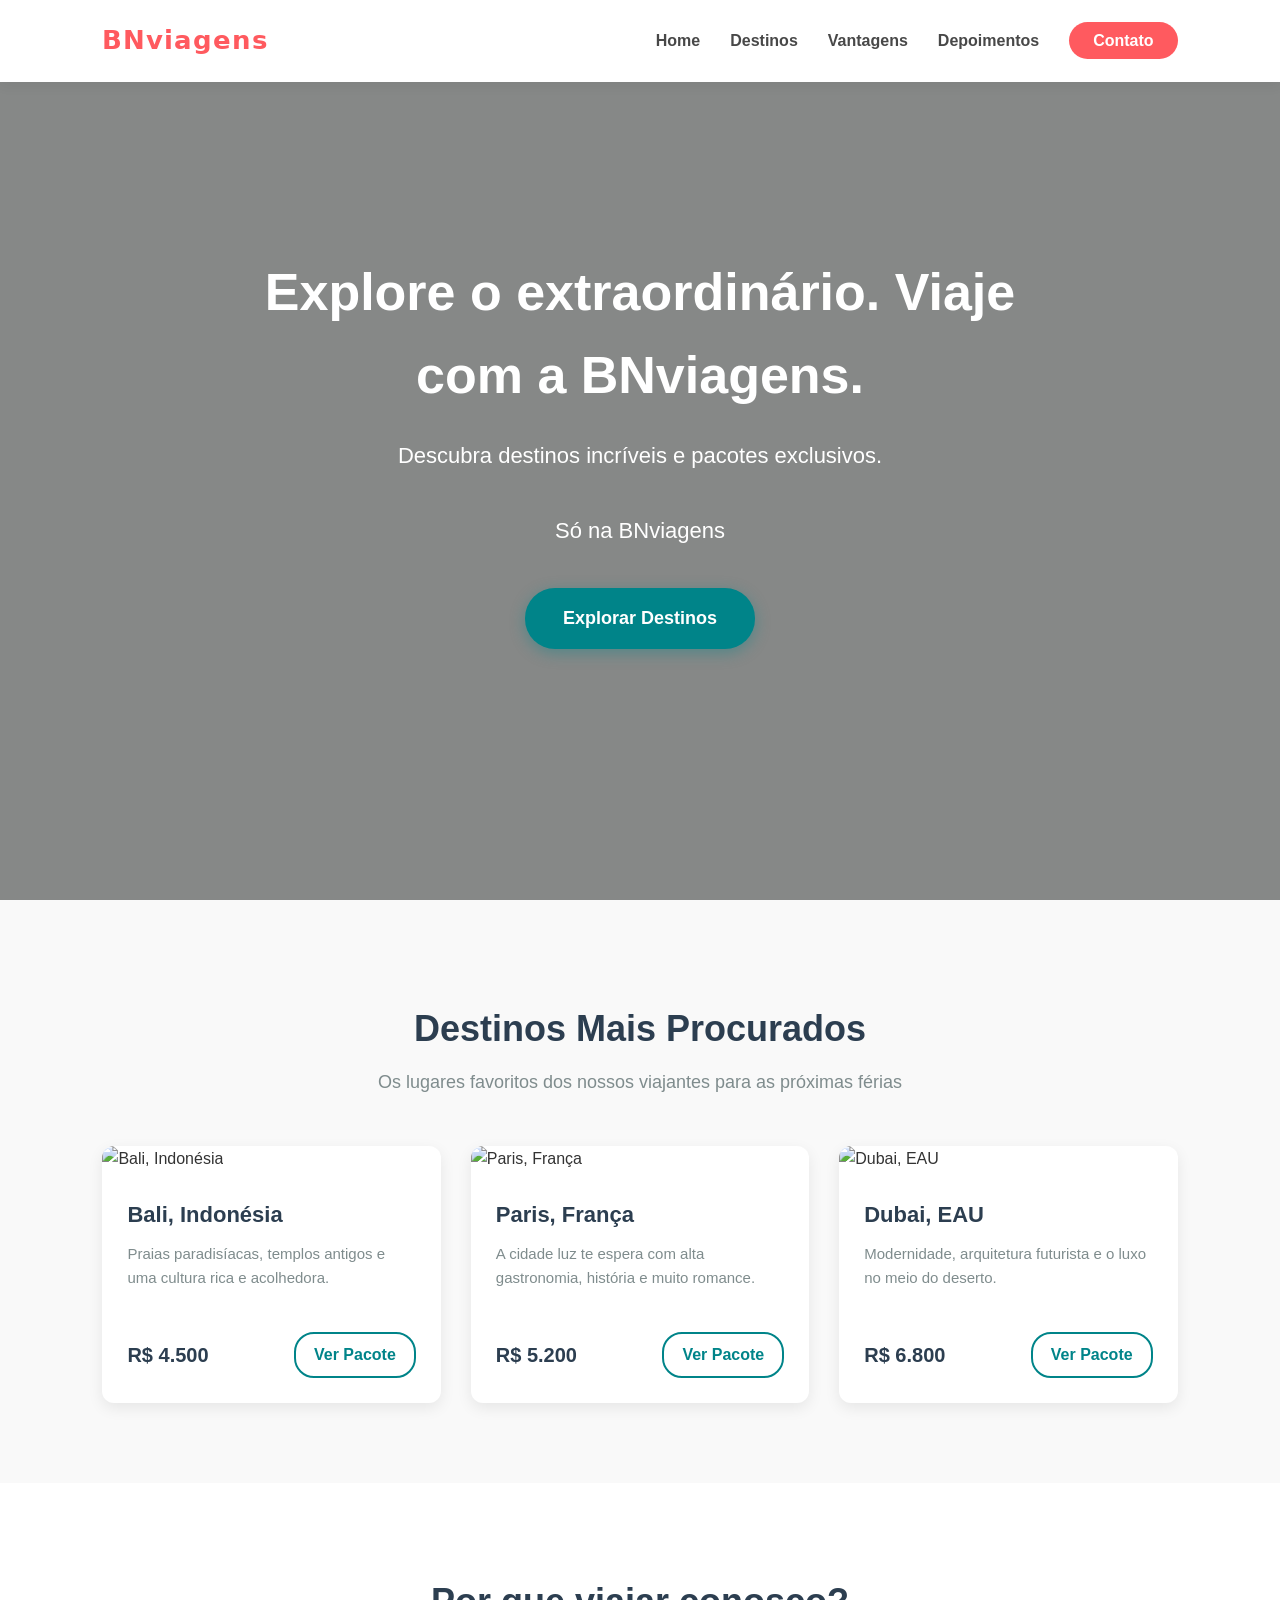
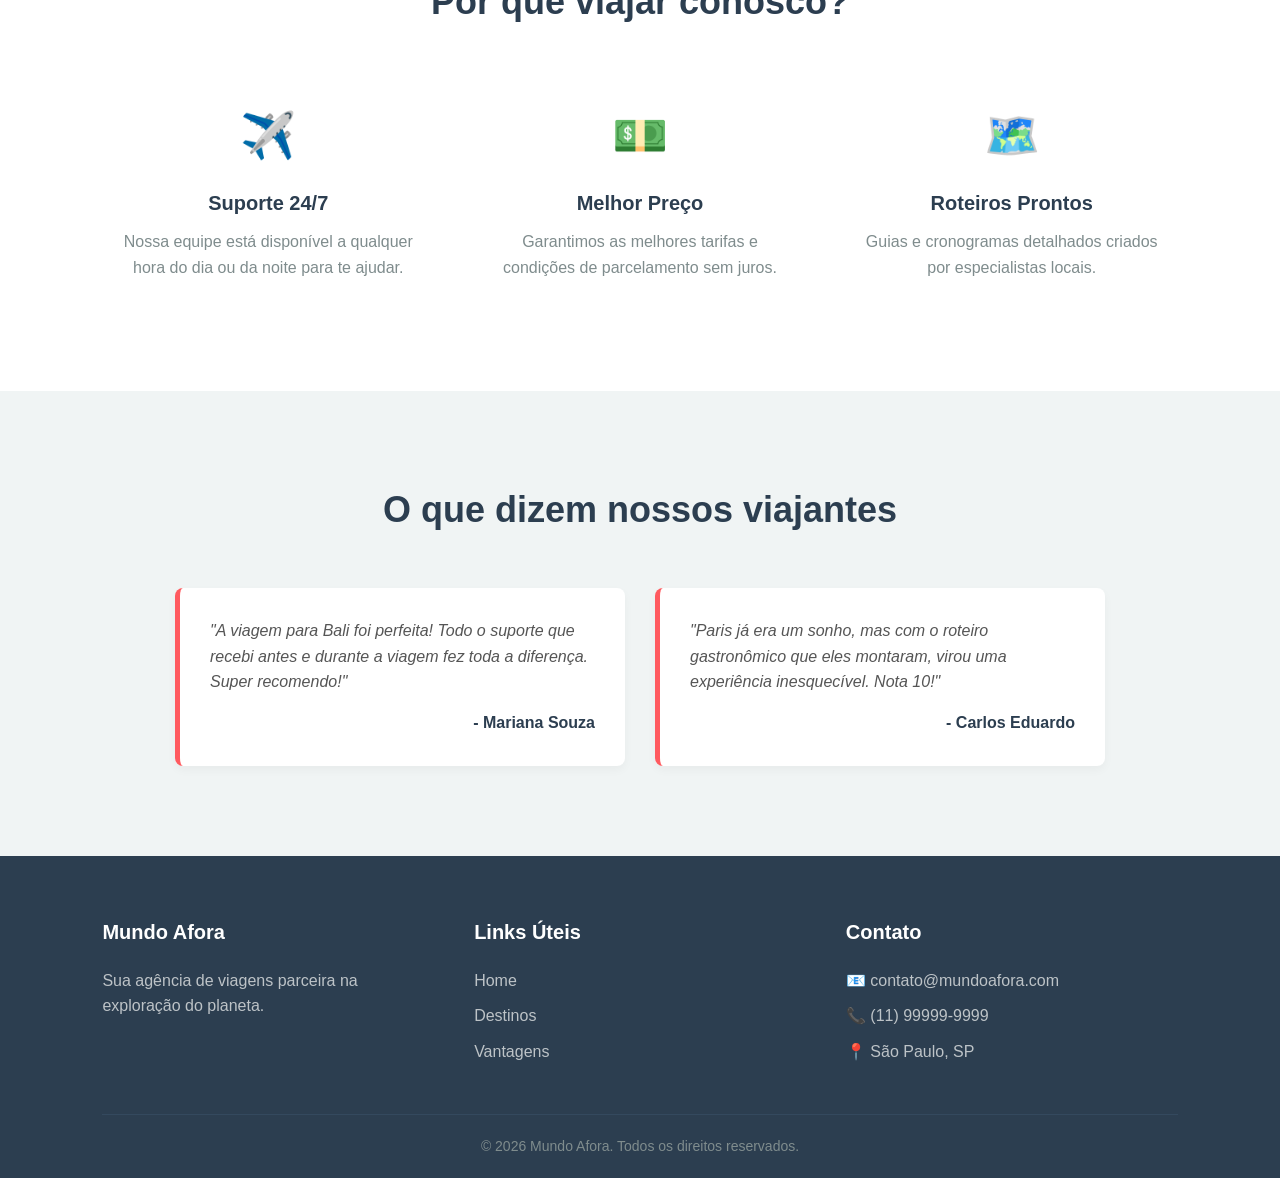
==== index.html @ 08bf8400 "Site sem personalisar" ====
<!DOCTYPE html>
<html lang="pt-BR">
<head>
    <meta charset="UTF-8">
    <meta name="viewport" content="width=device-width, initial-scale=1.0">
    <title>𝗕𝗡𝘃𝗶𝗮𝗴𝗲𝗻𝘀</title>
    <link rel="stylesheet" href="style.css">
</head>
<body>

    <header class="navbar">
        <div class="logo">𝗕𝗡𝘃𝗶𝗮𝗴𝗲𝗻𝘀</div>
        <nav>
            <ul>
                <li><a href="#home">Home</a></li>
                <li><a href="#destinos">Destinos</a></li>
                <li><a href="#vantagens">Vantagens</a></li>
                <li><a href="#depoimentos">Depoimentos</a></li>
                <li><a href="#contato" class="btn-contato">Contato</a></li>
            </ul>
        </nav>
    </header>

    <section id="home" class="hero">
        <div class="hero-content">
            <h1>Explore o extraordinário. Viaje com a BNviagens.</h1>
            <p>Descubra destinos incríveis e pacotes exclusivos.</p>
            <p>Só na BNviagens</p>
            <a href="#destinos" class="btn-principal">Explorar Destinos</a>
        </div>
    </section>

    <section id="destinos" class="destinos-section">
        <div class="section-title">
            <h2>Destinos Mais Procurados</h2>
            <p>Os lugares favoritos dos nossos viajantes para as próximas férias</p>
        </div>

        <div class="destinos-container">
            <div class="card">
                <img src="https://images.unsplash.com/photo-1537996194471-e657df975ab4?q=80&w=600&auto=format&fit=crop" alt="Bali, Indonésia">
                <div class="card-content">
                    <h3>Bali, Indonésia</h3>
                    <p>Praias paradisíacas, templos antigos e uma cultura rica e acolhedora.</p>
                    <div class="card-footer">
                        <span class="preco">R$ 4.500</span>
                        <a href="#" class="btn-card">Ver Pacote</a>
                    </div>
                </div>
            </div>

            <div class="card">
                <img src="https://images.unsplash.com/photo-1499856871958-5b9627545d1a?q=80&w=600&auto=format&fit=crop" alt="Paris, França">
                <div class="card-content">
                    <h3>Paris, França</h3>
                    <p>A cidade luz te espera com alta gastronomia, história e muito romance.</p>
                    <div class="card-footer">
                        <span class="preco">R$ 5.200</span>
                        <a href="#" class="btn-card">Ver Pacote</a>
                    </div>
                </div>
            </div>

            <div class="card">
                <img src="https://images.unsplash.com/photo-1512453979798-5ea266f8880c?q=80&w=600&auto=format&fit=crop" alt="Dubai, EAU">
                <div class="card-content">
                    <h3>Dubai, EAU</h3>
                    <p>Modernidade, arquitetura futurista e o luxo no meio do deserto.</p>
                    <div class="card-footer">
                        <span class="preco">R$ 6.800</span>
                        <a href="#" class="btn-card">Ver Pacote</a>
                    </div>
                </div>
            </div>
        </div>
    </section>

    <section id="vantagens" class="vantagens-section">
        <div class="section-title">
            <h2>Por que viajar conosco?</h2>
        </div>
        <div class="vantagens-container">
            <div class="vantagem-item">
                <div class="icon">✈️</div>
                <h3>Suporte 24/7</h3>
                <p>Nossa equipe está disponível a qualquer hora do dia ou da noite para te ajudar.</p>
            </div>
            <div class="vantagem-item">
                <div class="icon">💵</div>
                <h3>Melhor Preço</h3>
                <p>Garantimos as melhores tarifas e condições de parcelamento sem juros.</p>
            </div>
            <div class="vantagem-item">
                <div class="icon">🗺️</div>
                <h3>Roteiros Prontos</h3>
                <p>Guias e cronogramas detalhados criados por especialistas locais.</p>
            </div>
        </div>
    </section>

    <section id="depoimentos" class="depoimentos-section">
        <div class="section-title">
            <h2>O que dizem nossos viajantes</h2>
        </div>
        <div class="depoimentos-container">
            <div class="depoimento-card">
                <p class="texto-depoimento">"A viagem para Bali foi perfeita! Todo o suporte que recebi antes e durante a viagem fez toda a diferença. Super recomendo!"</p>
                <h4>- Mariana Souza</h4>
            </div>
            <div class="depoimento-card">
                <p class="texto-depoimento">"Paris já era um sonho, mas com o roteiro gastronômico que eles montaram, virou uma experiência inesquecível. Nota 10!"</p>
                <h4>- Carlos Eduardo</h4>
            </div>
        </div>
    </section>

    <footer id="contato">
        <div class="footer-container">
            <div class="footer-col">
                <h3>Mundo Afora</h3>
                <p>Sua agência de viagens parceira na exploração do planeta.</p>
            </div>
            <div class="footer-col">
                <h3>Links Úteis</h3>
                <ul>
                    <li><a href="#home">Home</a></li>
                    <li><a href="#destinos">Destinos</a></li>
                    <li><a href="#vantagens">Vantagens</a></li>
                </ul>
            </div>
            <div class="footer-col">
                <h3>Contato</h3>
                <p>📧 contato@mundoafora.com</p>
                <p>📞 (11) 99999-9999</p>
                <p>📍 São Paulo, SP</p>
            </div>
        </div>
        <div class="footer-bottom">
            <p>&copy; 2026 Mundo Afora. Todos os direitos reservados.</p>
        </div>
    </footer>

</body>
</html>
---- style.css ----
/* ==========================================
   CONFIGURAÇÕES GLOBAIS E RESET
   ========================================== */
* {
    margin: 0;
    padding: 0;
    box-sizing: border-box;
    font-family: 'Segoe UI', Tahoma, Geneva, Verdana, sans-serif;
    scroll-behavior: smooth; /* Deixa a rolagem do menu suave */
}

body {
    background-color: #f4f7f6;
    color: #333;
    line-height: 1.6;
}

/* Títulos das Seções */
.section-title {
    text-align: center;
    margin-bottom: 50px;
}

.section-title h2 {
    font-size: 36px;
    color: #2c3e50;
    margin-bottom: 10px;
}

.section-title p {
    color: #7f8c8d;
    font-size: 18px;
}

/* ==========================================
   1. MENU DE NAVEGAÇÃO (NAVBAR)
   ========================================== */
.navbar {
    display: flex;
    justify-content: space-between;
    align-items: center;
    padding: 20px 8%;
    background-color: #ffffff;
    box-shadow: 0 4px 12px rgba(0, 0, 0, 0.05);
    position: fixed;
    width: 100%;
    top: 0;
    z-index: 1000;
}

.logo {
    font-size: 26px;
    font-weight: 800;
    color: #ff5a5f;
    letter-spacing: 1px;
}

.navbar ul {
    display: flex;
    list-style: none;
    gap: 30px;
    align-items: center;
}

.navbar a {
    text-decoration: none;
    color: #484848;
    font-weight: 600;
    transition: color 0.3s;
}

.navbar a:hover {
    color: #ff5a5f;
}

.btn-contato {
    background-color: #ff5a5f;
    color: white !important;
    padding: 10px 24px;
    border-radius: 25px;
    transition: background 0.3s, transform 0.2s !important;
}

.btn-contato:hover {
    background-color: #e0484d;
    transform: scale(1.05);
}

/* ==========================================
   2. HERO BANNER
   ========================================== */
.hero {
    height: 100vh;
    background-image: linear-gradient(rgba(0, 0, 0, 0.45), rgba(0, 0, 0, 0.45)), 
                     url('https://images.unsplash.com/photo-1469854523086-cc02fe5d8800?q=80&w=2021&auto=format&fit=crop');
    background-size: cover;
    background-position: center;
    background-attachment: fixed;
    display: flex;
    justify-content: center;
    align-items: center;
    text-align: center;
    color: white;
    padding: 0 20px;
}

.hero-content h1 {
    font-size: 52px;
    margin-bottom: 20px;
    font-weight: 800;
    max-width: 800px;
}

.hero-content p {
    font-size: 22px;
    margin-bottom: 40px;
    max-width: 650px;
    margin-left: auto;
    margin-right: auto;
    font-weight: 300;
}

.btn-principal {
    display: inline-block;
    background-color: #008489;
    color: white;
    text-decoration: none;
    padding: 16px 38px;
    font-size: 18px;
    font-weight: 600;
    border-radius: 30px;
    box-shadow: 0 4px 15px rgba(0, 132, 137, 0.4);
    transition: transform 0.3s, background-color 0.3s;
}

.btn-principal:hover {
    background-color: #006c70;
    transform: translateY(-3px);
}

/* ==========================================
   3. SEÇÃO DESTINOS (CARDS)
   ========================================== */
.destinos-section {
    padding: 100px 8% 80px;
    background-color: #f9f9f9;
}

.destinos-container {
    display: grid;
    grid-template-columns: repeat(auto-fit, minmax(300px, 1fr));
    gap: 30px;
}

.card {
    background-color: white;
    border-radius: 12px;
    overflow: hidden;
    box-shadow: 0 5px 15px rgba(0,0,0,0.08);
    transition: transform 0.3s;
}

.card:hover {
    transform: translateY(-10px);
}

.card img {
    width: 100%;
    height: 220px;
    object-fit: cover;
}

.card-content {
    padding: 25px;
}

.card-content h3 {
    font-size: 22px;
    color: #2c3e50;
    margin-bottom: 10px;
}

.card-content p {
    color: #7f8c8d;
    font-size: 15px;
    margin-bottom: 20px;
    height: 70px; /* Mantém os textos alinhados */
}

.card-footer {
    display: flex;
    justify-content: space-between;
    align-items: center;
}

.preco {
    font-size: 20px;
    font-weight: 700;
    color: #2c3e50;
}

.btn-card {
    text-decoration: none;
    color: #008489;
    font-weight: bold;
    border: 2px solid #008489;
    padding: 8px 18px;
    border-radius: 20px;
    transition: all 0.3s;
}

.btn-card:hover {
    background-color: #008489;
    color: white;
}

/* ==========================================
   4. SEÇÃO VANTAGENS
   ========================================== */
.vantagens-section {
    padding: 90px 8%;
    background-color: #ffffff;
}

.vantagens-container {
    display: flex;
    justify-content: space-around;
    flex-wrap: wrap;
    gap: 40px;
    text-align: center;
}

.vantagem-item {
    flex: 1;
    min-width: 250px;
    padding: 20px;
}

.vantagem-item .icon {
    font-size: 45px;
    margin-bottom: 15px;
}

.vantagem-item h3 {
    font-size: 20px;
    color: #2c3e50;
    margin-bottom: 10px;
}

.vantagem-item p {
    color: #7f8c8d;
}

/* ==========================================
   5. SEÇÃO DEPOIMENTOS
   ========================================== */
.depoimentos-section {
    padding: 90px 8%;
    background-color: #f0f4f4;
}

.depoimentos-container {
    display: flex;
    gap: 30px;
    justify-content: center;
    flex-wrap: wrap;
}

.depoimento-card {
    background-color: white;
    padding: 30px;
    border-radius: 8px;
    max-width: 450px;
    box-shadow: 0 4px 10px rgba(0,0,0,0.04);
    border-left: 5px solid #ff5a5f;
}

.texto-depoimento {
    font-style: italic;
    color: #555;
    margin-bottom: 15px;
}

.depoimento-card h4 {
    color: #2c3e50;
    text-align: right;
}

/* ==========================================
   6. RODAPÉ (FOOTER)
   ========================================== */
footer {
    background-color: #2c3e50;
    color: #ecf0f1;
    padding: 60px 8% 20px;
}

.footer-container {
    display: flex;
    justify-content: space-between;
    flex-wrap: wrap;
    gap: 40px;
    margin-bottom: 40px;
}

.footer-col {
    flex: 1;
    min-width: 200px;
}

.footer-col h3 {
    margin-bottom: 20px;
    color: #ffffff;
    font-size: 20px;
}

.footer-col ul {
    list-style: none;
}

.footer-col ul li {
    margin-bottom: 10px;
}

.footer-col a {
    color: #bdc3c7;
    text-decoration: none;
    transition: color 0.3s;
}

.footer-col a:hover {
    color: #ff5a5f;
}

.footer-col p {
    color: #bdc3c7;
    margin-bottom: 10px;
}

.footer-bottom {
    text-align: center;
    padding-top: 20px;
    border-top: 1px solid #34495e;
    color: #7f8c8d;
    font-size: 14px;
}

/* ==========================================
   RESPONSIVIDADE (PARA CELULARES)
   ========================================== */
@media (max-width: 768px) {
    .navbar {
        padding: 15px 4%;
    }
    .navbar ul {
        display: none; /* Em um projeto real, aqui entraria um menu sanduíche */
    }
    .hero-content h1 {
        font-size: 36px;
    }
    .hero-content p {
        font-size: 18px;
    }
    .destinos-section, .vantagens-section, .depoimentos-section {
        padding: 60px 4%;
    }
}
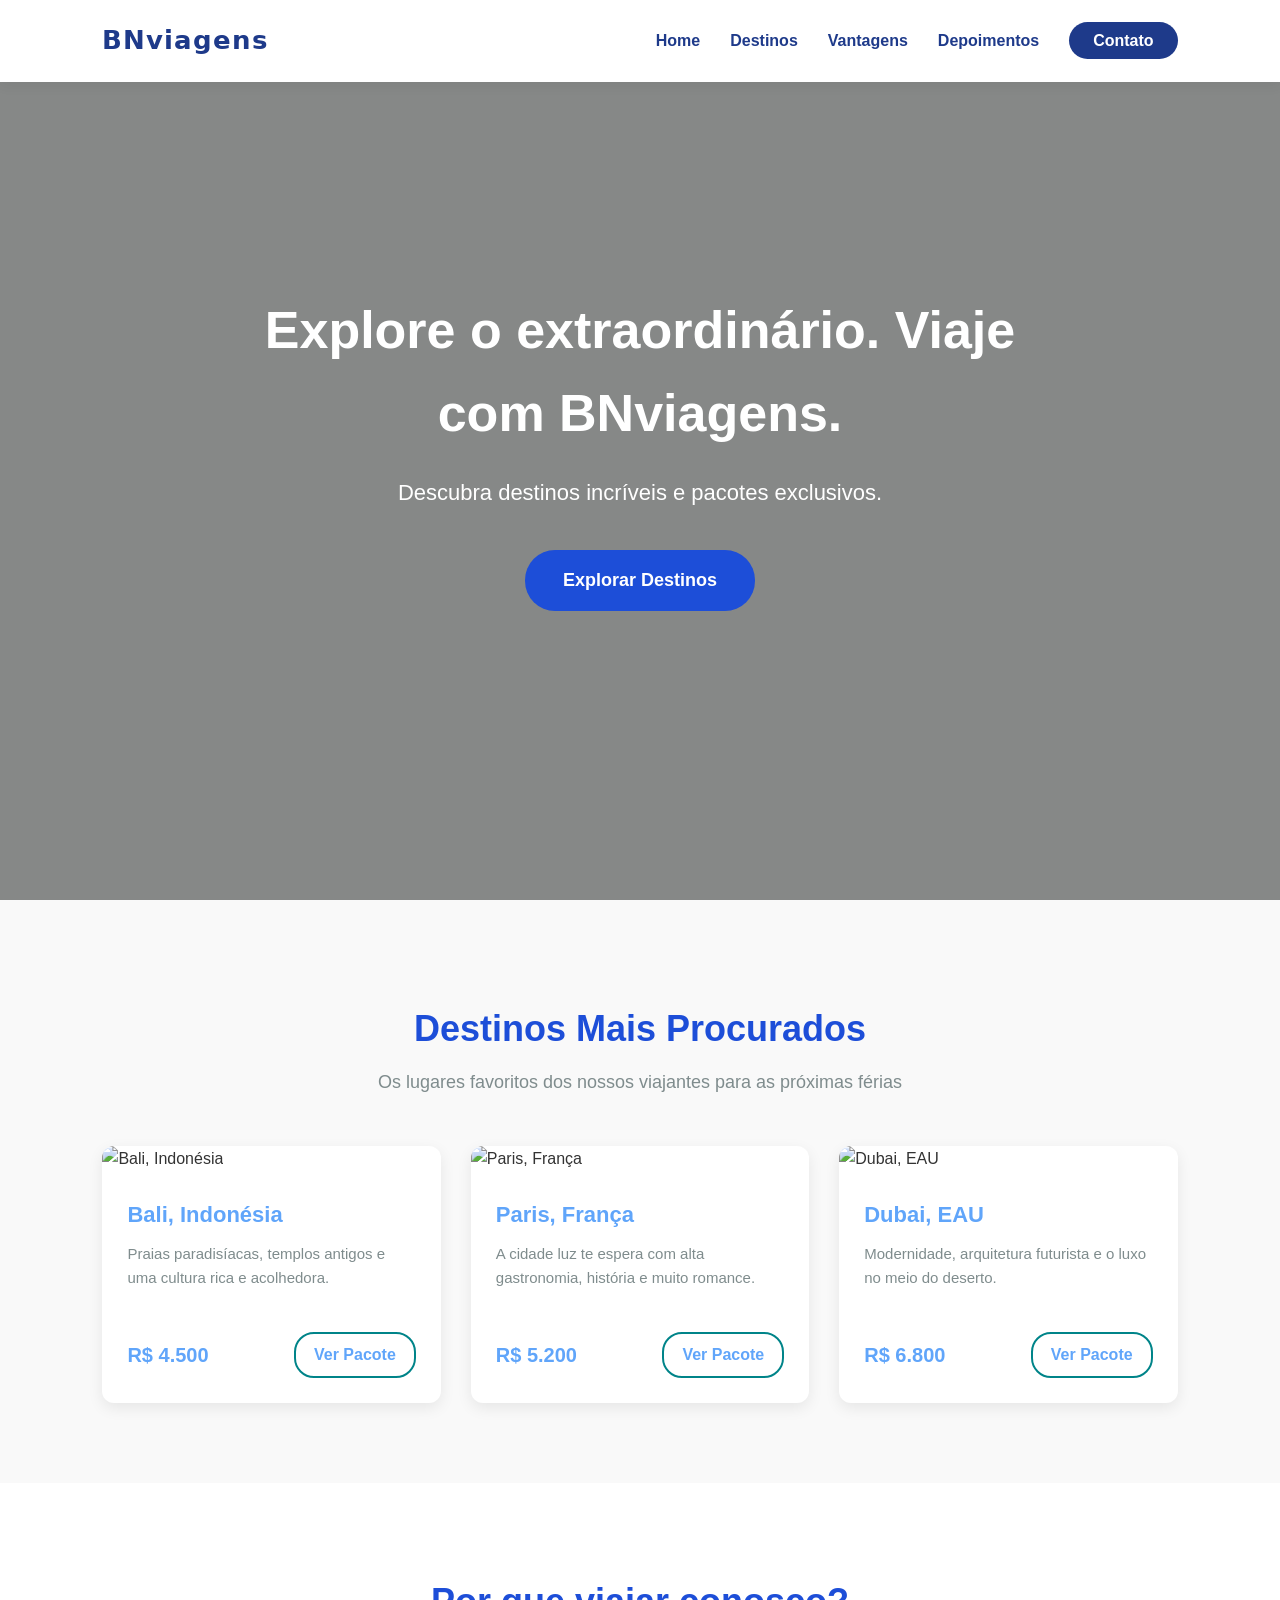
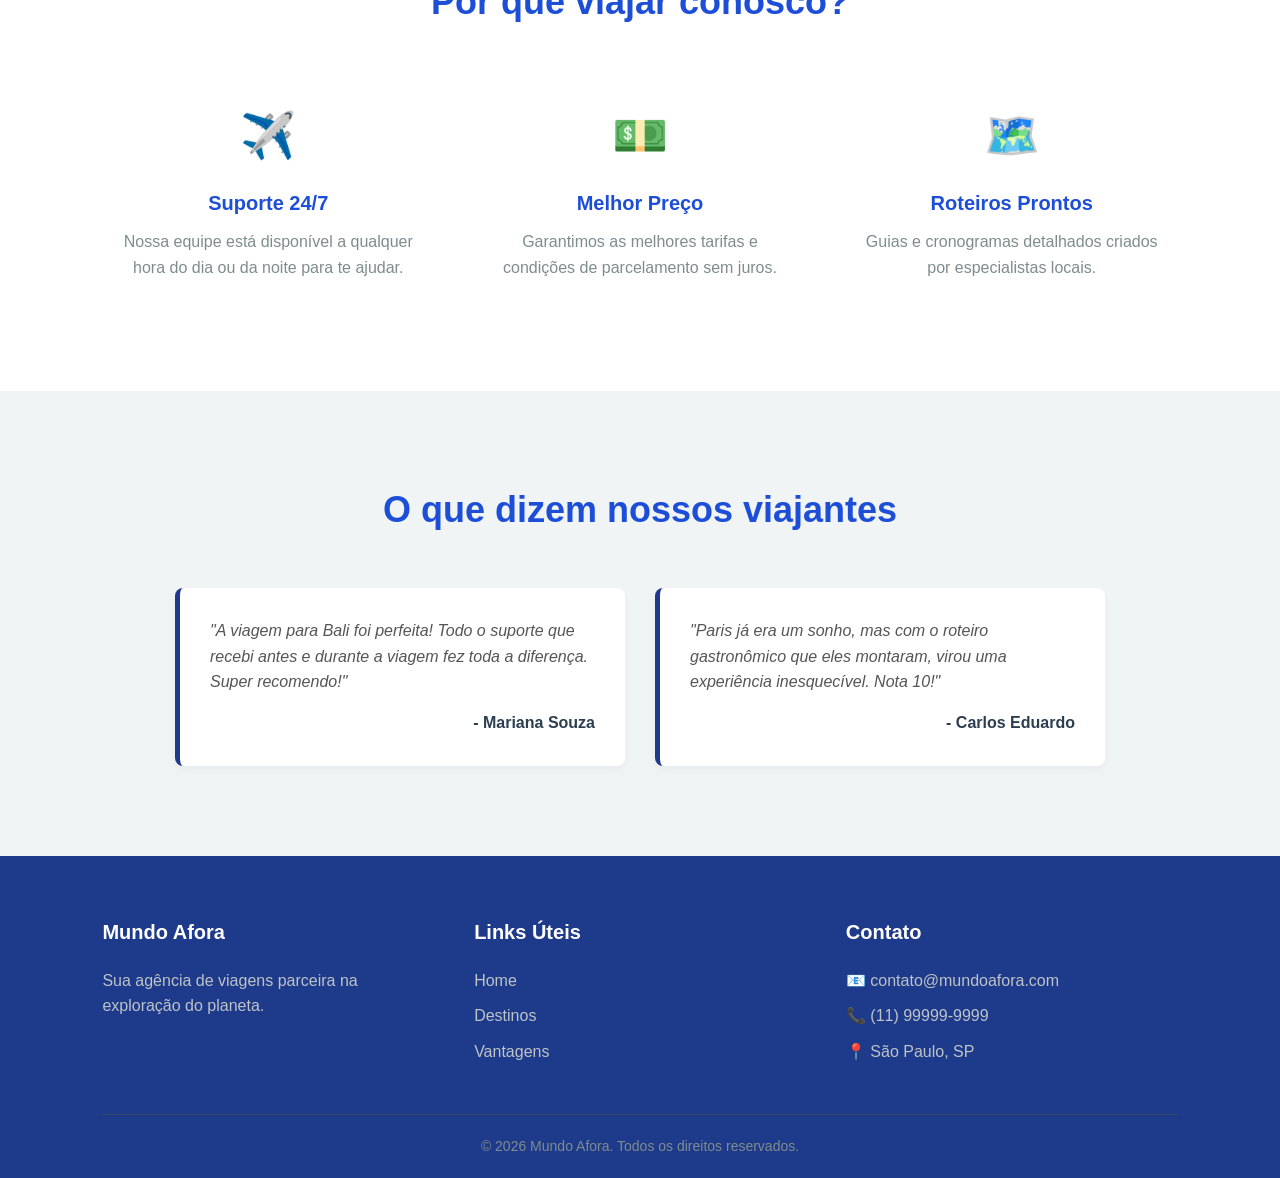
==== commit f4fc2f13: "projeto pronto" ====
--- a/index.html
+++ b/index.html
@@ -23,9 +23,8 @@
 
     <section id="home" class="hero">
         <div class="hero-content">
-            <h1>Explore o extraordinário. Viaje com a BNviagens.</h1>
+            <h1>Explore o extraordinário. Viaje com BNviagens.</h1>
             <p>Descubra destinos incríveis e pacotes exclusivos.</p>
-            <p>Só na BNviagens</p>
             <a href="#destinos" class="btn-principal">Explorar Destinos</a>
         </div>
     </section>
--- a/style.css
+++ b/style.css
@@ -23,7 +23,7 @@
 
 .section-title h2 {
     font-size: 36px;
-    color: #2c3e50;
+    color:#1D4ED8;
     margin-bottom: 10px;
 }
 
@@ -51,7 +51,7 @@
 .logo {
     font-size: 26px;
     font-weight: 800;
-    color: #ff5a5f;
+    color: #1E3A8A;
     letter-spacing: 1px;
 }
 
@@ -64,17 +64,17 @@
 
 .navbar a {
     text-decoration: none;
-    color: #484848;
+    color: #1E3A8A;
     font-weight: 600;
     transition: color 0.3s;
 }
 
 .navbar a:hover {
-    color: #ff5a5f;
+    color: #60A5FA;
 }
 
 .btn-contato {
-    background-color: #ff5a5f;
+    background-color: #1E3A8A;
     color: white !important;
     padding: 10px 24px;
     border-radius: 25px;
@@ -82,7 +82,7 @@
 }
 
 .btn-contato:hover {
-    background-color: #e0484d;
+    background-color:#1E3A8A;
     transform: scale(1.05);
 }
 
@@ -122,19 +122,18 @@
 
 .btn-principal {
     display: inline-block;
-    background-color: #008489;
+    background-color: #1D4ED8;
     color: white;
     text-decoration: none;
     padding: 16px 38px;
     font-size: 18px;
     font-weight: 600;
     border-radius: 30px;
-    box-shadow: 0 4px 15px rgba(0, 132, 137, 0.4);
     transition: transform 0.3s, background-color 0.3s;
 }
 
 .btn-principal:hover {
-    background-color: #006c70;
+    background-color: #2563EB;
     transform: translateY(-3px);
 }
 
@@ -176,7 +175,7 @@
 
 .card-content h3 {
     font-size: 22px;
-    color: #2c3e50;
+    color:#60A5FA;
     margin-bottom: 10px;
 }
 
@@ -196,12 +195,12 @@
 .preco {
     font-size: 20px;
     font-weight: 700;
-    color: #2c3e50;
+    color: #60A5FA;
 }
 
 .btn-card {
     text-decoration: none;
-    color: #008489;
+    color: #60A5FA;
     font-weight: bold;
     border: 2px solid #008489;
     padding: 8px 18px;
@@ -243,7 +242,7 @@
 
 .vantagem-item h3 {
     font-size: 20px;
-    color: #2c3e50;
+    color: #1D4ED8;
     margin-bottom: 10px;
 }
 
@@ -272,7 +271,7 @@
     border-radius: 8px;
     max-width: 450px;
     box-shadow: 0 4px 10px rgba(0,0,0,0.04);
-    border-left: 5px solid #ff5a5f;
+    border-left: 5px solid #1E3A8A
 }
 
 .texto-depoimento {
@@ -290,7 +289,7 @@
    6. RODAPÉ (FOOTER)
    ========================================== */
 footer {
-    background-color: #2c3e50;
+    background-color: #1E3A8A;
     color: #ecf0f1;
     padding: 60px 8% 20px;
 }
@@ -329,7 +328,7 @@
 }
 
 .footer-col a:hover {
-    color: #ff5a5f;
+    color:#1E3A8A;
 }
 
 .footer-col p {
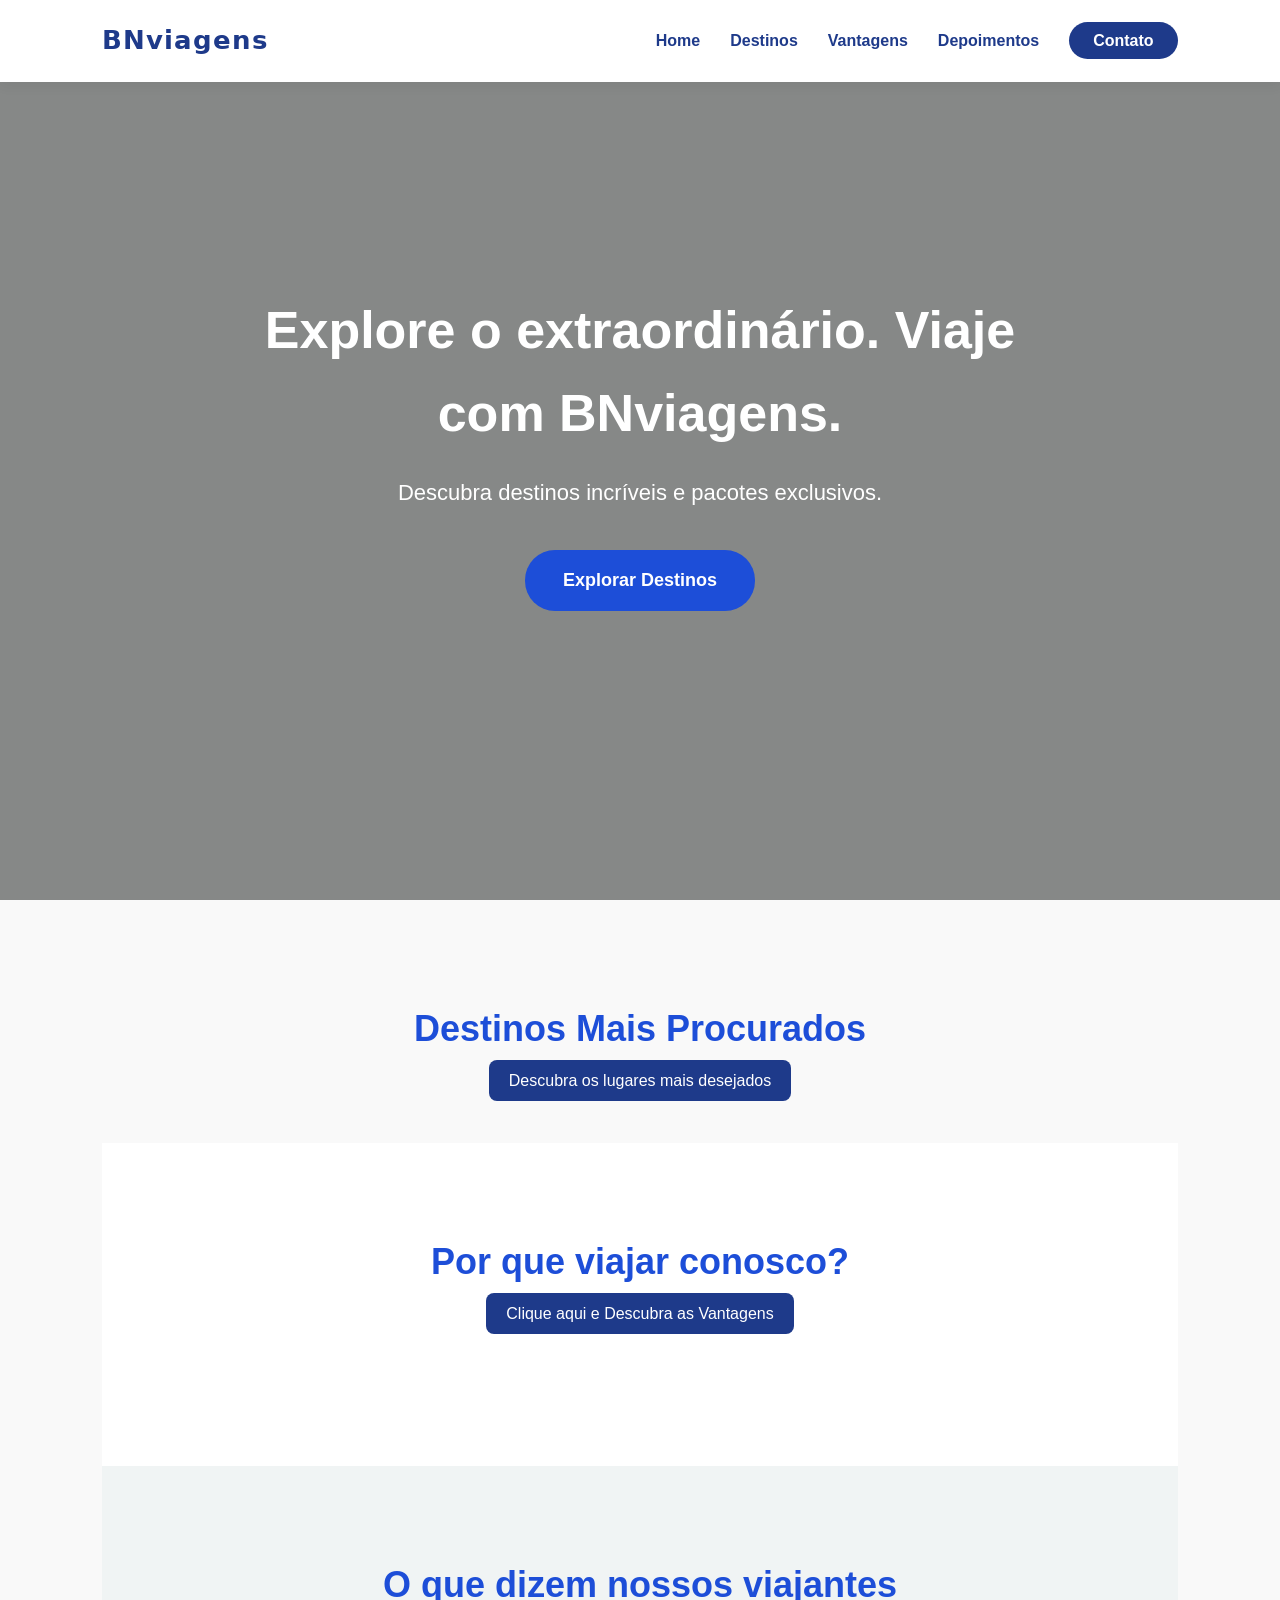
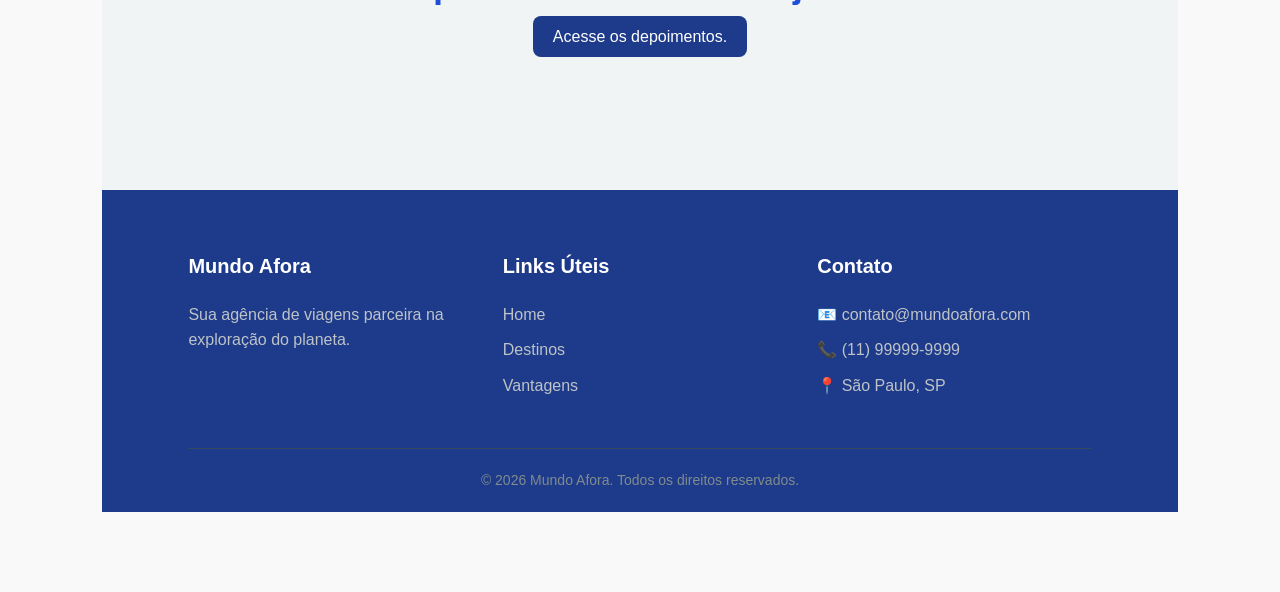
==== commit dbb7e129: "Site pronto" ====
--- a/index.html
+++ b/index.html
@@ -13,9 +13,9 @@
         <nav>
             <ul>
                 <li><a href="#home">Home</a></li>
-                <li><a href="#destinos">Destinos</a></li>
-                <li><a href="#vantagens">Vantagens</a></li>
-                <li><a href="#depoimentos">Depoimentos</a></li>
+                <li><a href="destinos.html">Destinos</a></li>
+                <li><a href="vantagens.html">Vantagens</a></li>
+                <li><a href="clientes.html">Depoimentos</a></li>
                 <li><a href="#contato" class="btn-contato">Contato</a></li>
             </ul>
         </nav>
@@ -25,91 +25,27 @@
         <div class="hero-content">
             <h1>Explore o extraordinário. Viaje com BNviagens.</h1>
             <p>Descubra destinos incríveis e pacotes exclusivos.</p>
-            <a href="#destinos" class="btn-principal">Explorar Destinos</a>
+            <a href="destinos.html" class="btn-principal">Explorar Destinos</a>
         </div>
     </section>
 
     <section id="destinos" class="destinos-section">
         <div class="section-title">
             <h2>Destinos Mais Procurados</h2>
-            <p>Os lugares favoritos dos nossos viajantes para as próximas férias</p>
+            <a href="destinos.html">Descubra os lugares mais desejados</a>
         </div>
-
-        <div class="destinos-container">
-            <div class="card">
-                <img src="https://images.unsplash.com/photo-1537996194471-e657df975ab4?q=80&w=600&auto=format&fit=crop" alt="Bali, Indonésia">
-                <div class="card-content">
-                    <h3>Bali, Indonésia</h3>
-                    <p>Praias paradisíacas, templos antigos e uma cultura rica e acolhedora.</p>
-                    <div class="card-footer">
-                        <span class="preco">R$ 4.500</span>
-                        <a href="#" class="btn-card">Ver Pacote</a>
-                    </div>
-                </div>
-            </div>
-
-            <div class="card">
-                <img src="https://images.unsplash.com/photo-1499856871958-5b9627545d1a?q=80&w=600&auto=format&fit=crop" alt="Paris, França">
-                <div class="card-content">
-                    <h3>Paris, França</h3>
-                    <p>A cidade luz te espera com alta gastronomia, história e muito romance.</p>
-                    <div class="card-footer">
-                        <span class="preco">R$ 5.200</span>
-                        <a href="#" class="btn-card">Ver Pacote</a>
-                    </div>
-                </div>
-            </div>
-
-            <div class="card">
-                <img src="https://images.unsplash.com/photo-1512453979798-5ea266f8880c?q=80&w=600&auto=format&fit=crop" alt="Dubai, EAU">
-                <div class="card-content">
-                    <h3>Dubai, EAU</h3>
-                    <p>Modernidade, arquitetura futurista e o luxo no meio do deserto.</p>
-                    <div class="card-footer">
-                        <span class="preco">R$ 6.800</span>
-                        <a href="#" class="btn-card">Ver Pacote</a>
-                    </div>
-                </div>
-            </div>
-        </div>
-    </section>
 
     <section id="vantagens" class="vantagens-section">
         <div class="section-title">
             <h2>Por que viajar conosco?</h2>
-        </div>
-        <div class="vantagens-container">
-            <div class="vantagem-item">
-                <div class="icon">✈️</div>
-                <h3>Suporte 24/7</h3>
-                <p>Nossa equipe está disponível a qualquer hora do dia ou da noite para te ajudar.</p>
-            </div>
-            <div class="vantagem-item">
-                <div class="icon">💵</div>
-                <h3>Melhor Preço</h3>
-                <p>Garantimos as melhores tarifas e condições de parcelamento sem juros.</p>
-            </div>
-            <div class="vantagem-item">
-                <div class="icon">🗺️</div>
-                <h3>Roteiros Prontos</h3>
-                <p>Guias e cronogramas detalhados criados por especialistas locais.</p>
-            </div>
+            <a href="vantagens.html">Clique aqui e Descubra as Vantagens</a>
         </div>
     </section>
 
     <section id="depoimentos" class="depoimentos-section">
         <div class="section-title">
             <h2>O que dizem nossos viajantes</h2>
-        </div>
-        <div class="depoimentos-container">
-            <div class="depoimento-card">
-                <p class="texto-depoimento">"A viagem para Bali foi perfeita! Todo o suporte que recebi antes e durante a viagem fez toda a diferença. Super recomendo!"</p>
-                <h4>- Mariana Souza</h4>
-            </div>
-            <div class="depoimento-card">
-                <p class="texto-depoimento">"Paris já era um sonho, mas com o roteiro gastronômico que eles montaram, virou uma experiência inesquecível. Nota 10!"</p>
-                <h4>- Carlos Eduardo</h4>
-            </div>
+            <a href="clientes.html">Acesse os depoimentos.</a>
         </div>
     </section>
 
@@ -123,8 +59,8 @@
                 <h3>Links Úteis</h3>
                 <ul>
                     <li><a href="#home">Home</a></li>
-                    <li><a href="#destinos">Destinos</a></li>
-                    <li><a href="#vantagens">Vantagens</a></li>
+                    <li><a href="destinos.html">Destinos</a></li>
+                    <li><a href="vantagens.html">Vantagens</a></li>
                 </ul>
             </div>
             <div class="footer-col">
--- a/style.css
+++ b/style.css
@@ -363,4 +363,14 @@
     .destinos-section, .vantagens-section, .depoimentos-section {
         padding: 60px 4%;
     }
+}
+
+.section-title a {
+    font-family: Arial, Helvetica, sans-serif;
+    background-color: #1E3A8A;
+    color: white;
+    padding: 12px 20px;
+    border-radius: 8px;
+    text-decoration: none;
+    width: 300px;
 }
